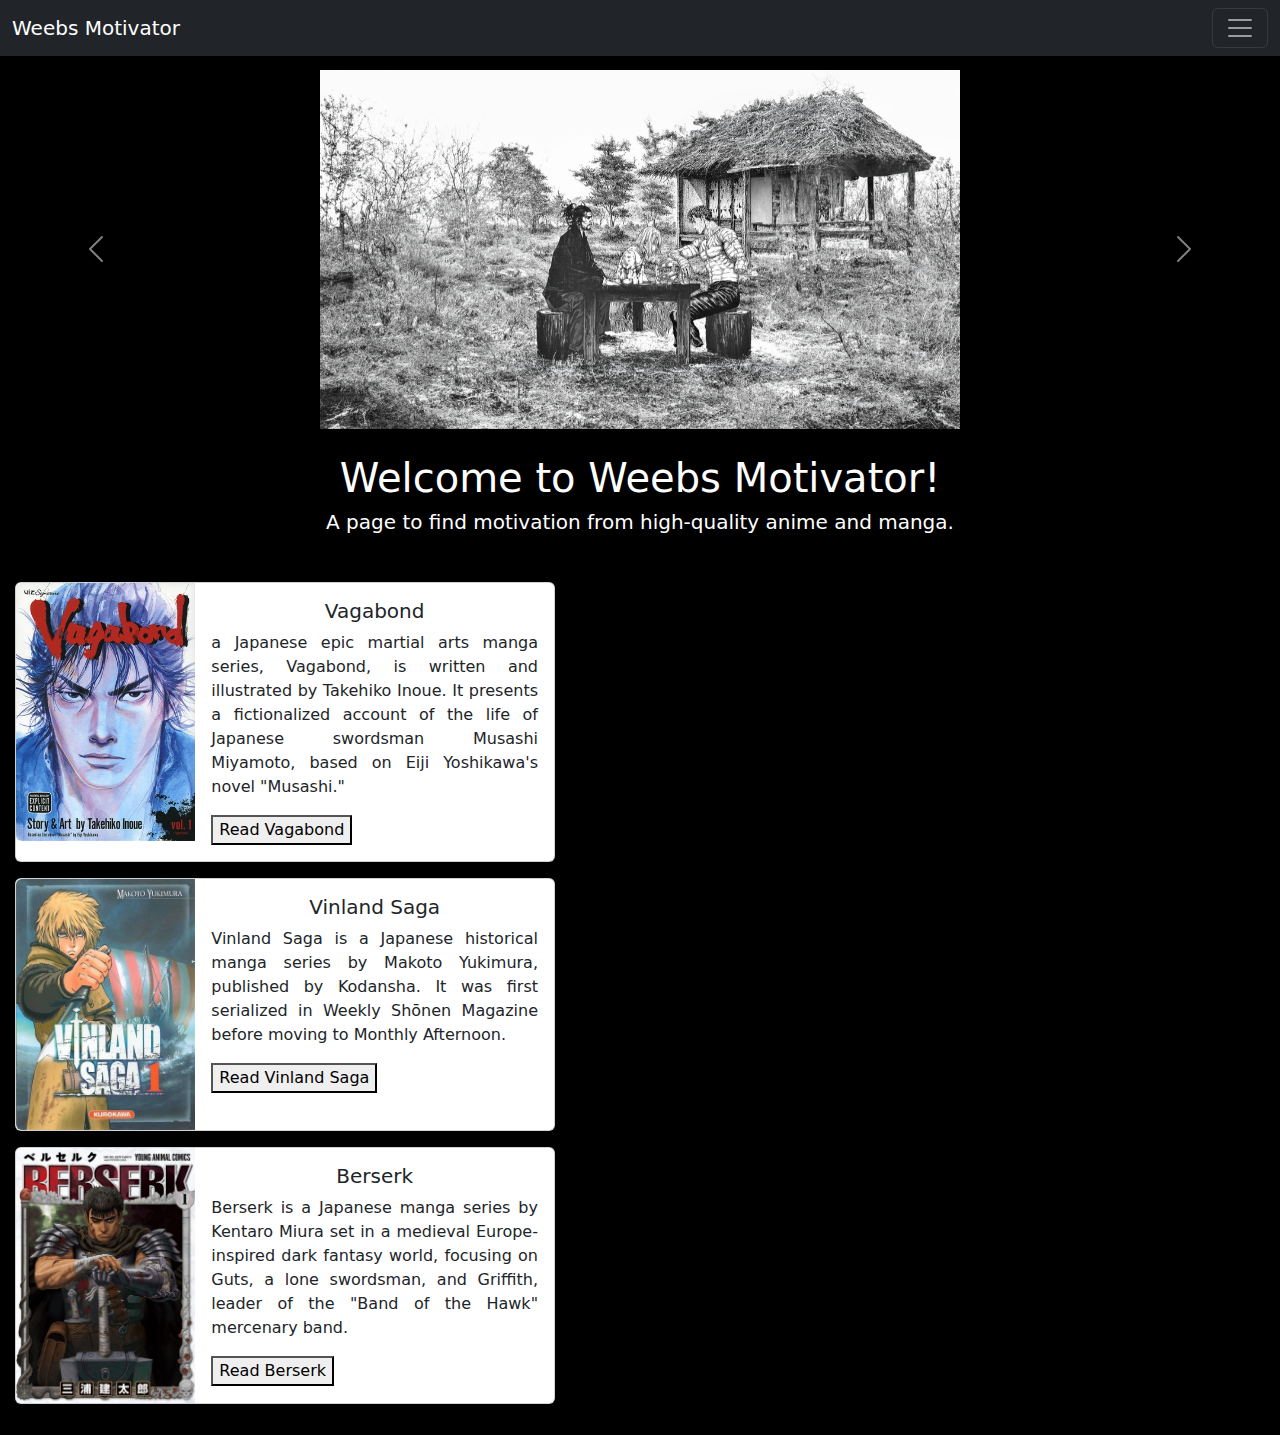
==== index.html @ 36545cab "[ADD] Menambahkan card untuk beberapa source anime dan manga" ====
<!DOCTYPE html>
<html lang="en">
<head>
    <meta charset="UTF-8">
    <meta name="viewport" content="width=device-width, initial-scale=1.0">
    <title>Weebs Motivator</title>
    <link href="https://cdn.jsdelivr.net/npm/bootstrap@5.3.3/dist/css/bootstrap.min.css" rel="stylesheet" integrity="sha384-QWTKZyjpPEjISv5WaRU9OFeRpok6YctnYmDr5pNlyT2bRjXh0JMhjY6hW+ALEwIH" crossorigin="anonymous">
    <link rel="stylesheet" href="styles/styles.css">
</head>
<body>
    <nav class="navbar navbar-dark bg-dark fixed-top">
        <div class="container-fluid">
          <a class="navbar-brand" href="#">Weebs Motivator</a>
          <button class="navbar-toggler" type="button" data-bs-toggle="offcanvas" data-bs-target="#offcanvasDarkNavbar" aria-controls="offcanvasDarkNavbar" aria-label="Toggle navigation">
            <span class="navbar-toggler-icon"></span>
          </button>
          <div class="offcanvas offcanvas-end text-bg-dark" tabindex="-1" id="offcanvasDarkNavbar" aria-labelledby="offcanvasDarkNavbarLabel">
            <div class="offcanvas-header">
              <h5 class="offcanvas-title" id="offcanvasDarkNavbarLabel">What are you looking for?</h5>
              <button type="button" class="btn-close btn-close-white" data-bs-dismiss="offcanvas" aria-label="Close"></button>
            </div>
            <div class="offcanvas-body">
              <ul class="navbar-nav justify-content-end flex-grow-1 pe-3">
                <li class="nav-item">
                  <a class="nav-link active" aria-current="page" href="index.html">Home</a>
                </li>
                <li class="nav-item">
                  <a class="nav-link" href="#">About</a>
                </li>
                <li class="nav-item dropdown">
                  <a class="nav-link dropdown-toggle" href="#" role="button" data-bs-toggle="dropdown" aria-expanded="false">
                    Grinding tips
                  </a>
                  <ul class="dropdown-menu dropdown-menu-dark">
                    <li><a class="dropdown-item" href="#">Workout</a></li>
                    <li><a class="dropdown-item" href="#">Nofap</a></li>
                    <li><a class="dropdown-item" href="#">No smoke</a></li>
                    <li><a class="dropdown-item" href="#">No Girls</a></li>
                    <li><a class="dropdown-item" href="#">Religion</a></li>
                    <li>
                      <hr class="dropdown-divider">
                    </li>
                    <li><a class="dropdown-item" href="#">Something else here</a></li>
                  </ul>
                </li>
              </ul>
              <form class="d-flex mt-3" role="search">
                <input class="form-control me-2" type="search" placeholder="Search" aria-label="Search">
                <button class="btn btn-success" type="submit" style="color: aqua; background-color: black;">Search</button>
              </form>
            </div>
          </div>
        </div>
      </nav>

      

      <section>
        <div id="carouselExampleFade" class="carousel slide carousel-fade">
            <div class="carousel-inner">
              <div class="carousel-item active">
                <img src="images/carousels1.png" class="d-block w-60" alt="...">
              </div>
              <div class="carousel-item">
                <img src="images/carousels2.jpg" class="d-block w-60" alt="...">
              </div>
              <div class="carousel-item">
                <img src="images/carousels3.jpg" class="d-block w-60" alt="...">
              </div>
            </div>
            <button class="carousel-control-prev" type="button" data-bs-target="#carouselExampleFade" data-bs-slide="prev">
              <span class="carousel-control-prev-icon" aria-hidden="true"></span>
              <span class="visually-hidden">Previous</span>
            </button>
            <button class="carousel-control-next" type="button" data-bs-target="#carouselExampleFade" data-bs-slide="next">
              <span class="carousel-control-next-icon" aria-hidden="true"></span>
              <span class="visually-hidden">Next</span>
            </button>
          </div>
      </section>

      <section class="welcome">
        <h1>Welcome to Weebs Motivator!</h1>
        <h5>A page to find motivation from high-quality anime and manga.</h5>
      </section>

      <section class="source">
        <div class="card mb-3" style="max-width: 540px;">
          <div class="row g-0">
            <div class="col-md-4">
              <img src="images/vagabond.jpeg" class="img-fluid rounded-start" alt="...">
            </div>
            <div class="col-md-8">
              <div class="card-body">
                <h5 class="card-title">Vagabond</h5>
                <p class="card-text">a Japanese epic martial arts manga series, Vagabond, is written and illustrated by Takehiko Inoue. It presents a fictionalized account of the life of Japanese swordsman Musashi Miyamoto, based on Eiji Yoshikawa's novel "Musashi."</p>
                <a href="http://vagabondmangafree.com/index.html" target="_blank"><button>Read Vagabond</button></a>
              </div>
            </div>
          </div>
        </div>
        <div class="card mb-3" style="max-width: 540px;">
          <div class="row g-0">
            <div class="col-md-4">
              <img src="images/vinland.jpeg" class="img-fluid rounded-start" alt="...">
            </div>
            <div class="col-md-8">
              <div class="card-body">
                <h5 class="card-title">Vinland Saga</h5>
                <p class="card-text">Vinland Saga is a Japanese historical manga series by Makoto Yukimura, published by Kodansha. It was first serialized in Weekly Shōnen Magazine before moving to Monthly Afternoon.</p>
                <a href="https://w1.vinlandsagamanga.net/" target="_blank"><button>Read Vinland Saga</button></a>
              </div>
            </div>
          </div>
        </div>
        <div class="card mb-3" style="max-width: 540px;">
          <div class="row g-0">
            <div class="col-md-4">
              <img src="images/berserk.jpeg" class="img-fluid rounded-start" alt="...">
            </div>
            <div class="col-md-8">
              <div class="card-body">
                <h5 class="card-title">Berserk</h5>
                <p class="card-text">Berserk is a Japanese manga series by Kentaro Miura set in a medieval Europe-inspired dark fantasy world, focusing on Guts, a lone swordsman, and Griffith, leader of the "Band of the Hawk" mercenary band.</p>
                <a href="https://readberserk.com/" target="_blank"><button>Read Berserk</button></a>
              </div>
            </div>
          </div>
        </div>
      </section>
    
</body>
<!-- Bootstrap JS and Popper -->
<script src="https://cdn.jsdelivr.net/npm/@popperjs/core@2.11.6/dist/umd/popper.min.js"></script>
<script src="https://cdn.jsdelivr.net/npm/bootstrap@5.3.0/dist/js/bootstrap.min.js"></script>


</html>
---- styles/styles.css ----
body{
    background-color: black;
}
/* Flexbox setup to center the images inside the carousel */
.carousel{
    justify-content: center;
    justify-items: center;
    margin-top: 70px;
    margin-left:  auto;
    margin-right:  auto;
}

.carousel-item img{
    /* margin-top: 70px;*/
    margin-left:  auto;
    margin-right:  auto;
    width: 50%;
}

.welcome {
    margin-left: auto;
    margin-right: auto;
    padding: 25px;

}

.welcome > h1 ,h5{
    color: white;
    text-align: center;
}

.source {
    margin-left: auto;
    margin-right: auto;
    padding: 15px;
}

.card-text{
    text-align: justify;
}
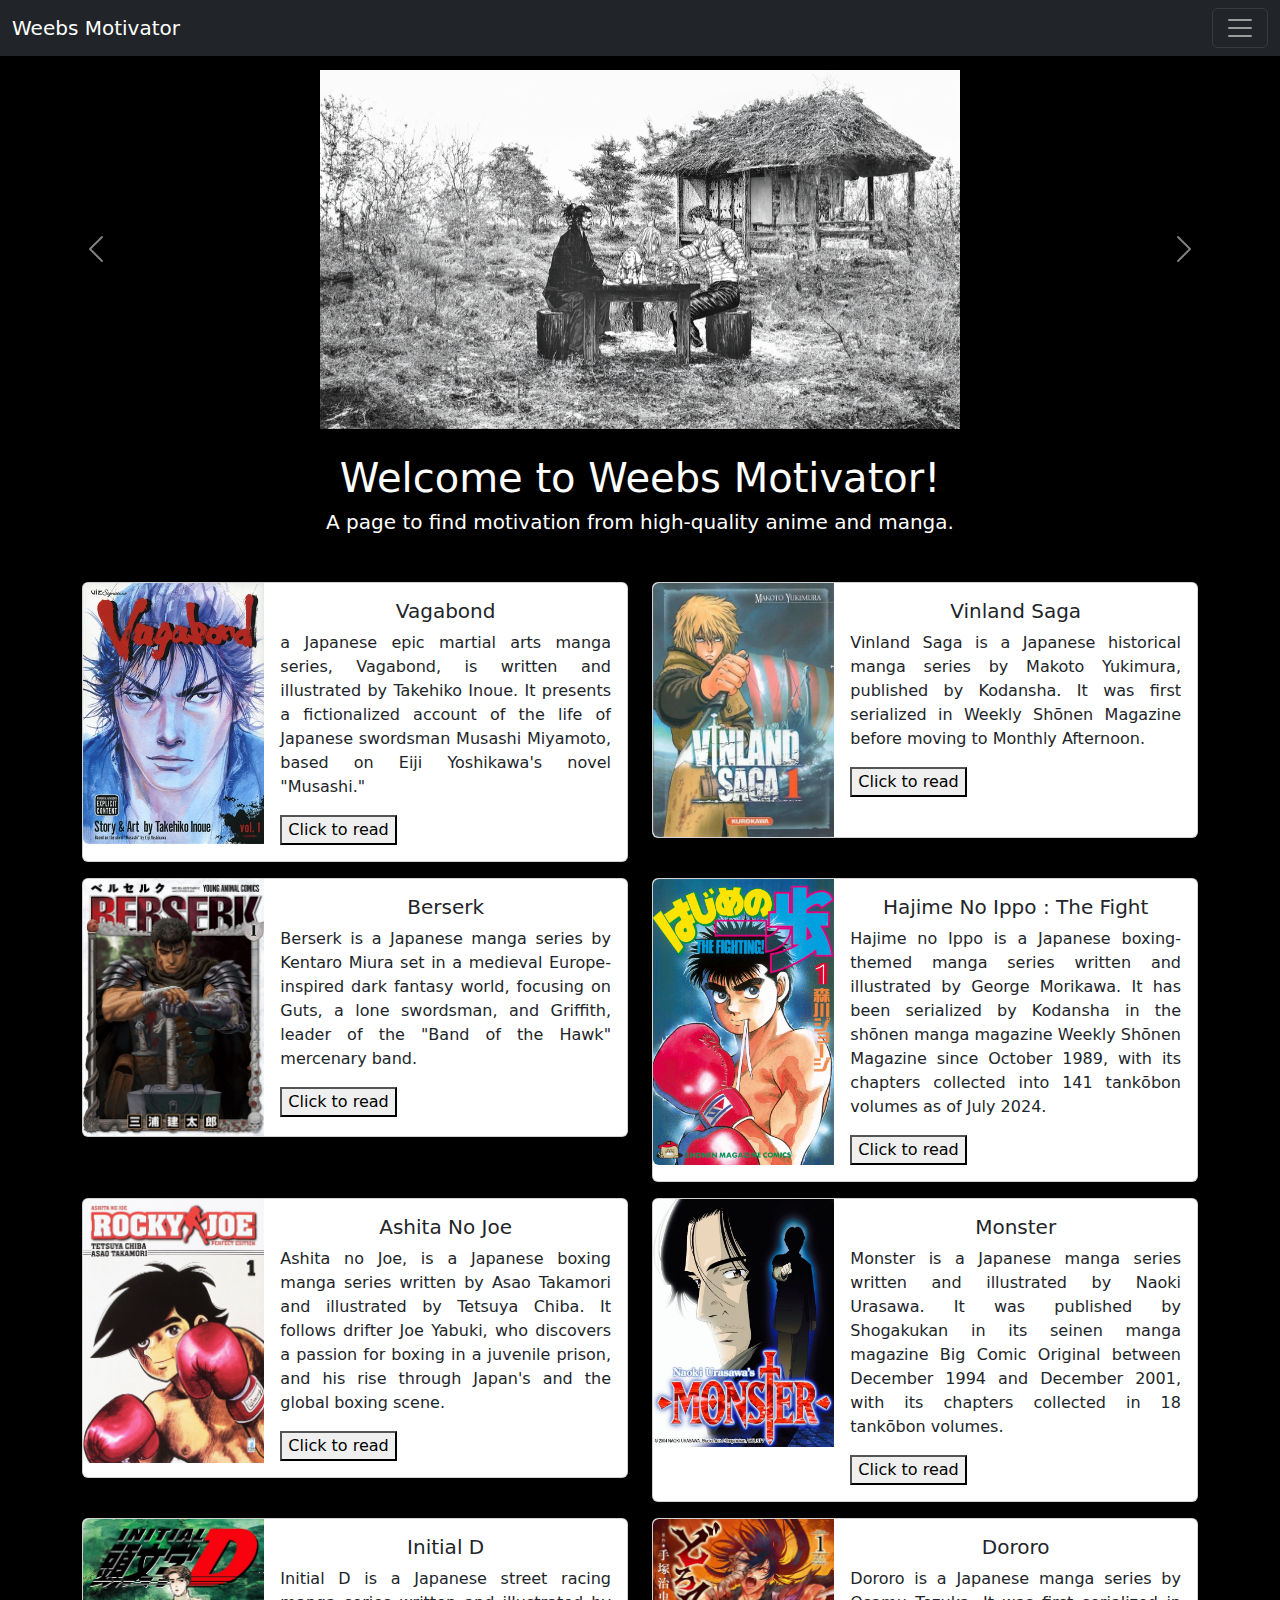
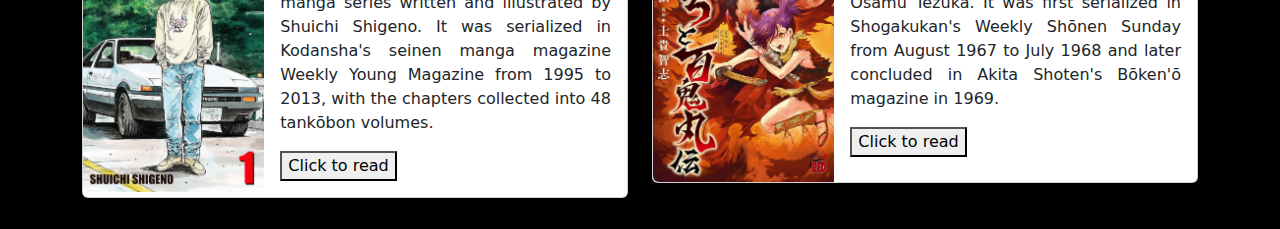
==== commit 38323833: "[ADD] Menambahkan card untuk beberapa source anime dan manga" ====
--- a/index.html
+++ b/index.html
@@ -85,49 +85,140 @@
       </section>
 
       <section class="source">
-        <div class="card mb-3" style="max-width: 540px;">
-          <div class="row g-0">
-            <div class="col-md-4">
-              <img src="images/vagabond.jpeg" class="img-fluid rounded-start" alt="...">
-            </div>
-            <div class="col-md-8">
-              <div class="card-body">
-                <h5 class="card-title">Vagabond</h5>
-                <p class="card-text">a Japanese epic martial arts manga series, Vagabond, is written and illustrated by Takehiko Inoue. It presents a fictionalized account of the life of Japanese swordsman Musashi Miyamoto, based on Eiji Yoshikawa's novel "Musashi."</p>
-                <a href="http://vagabondmangafree.com/index.html" target="_blank"><button>Read Vagabond</button></a>
+        <div class="container">
+          <div class="row">
+            <div class="col-md-6">
+              <div class="card mb-3" style="max-width: 100%;">
+                <div class="row g-0">
+                  <div class="col-md-4">
+                    <img src="images/vagabond.jpeg" class="img-fluid rounded-start" alt="...">
+                  </div>
+                  <div class="col-md-8">
+                    <div class="card-body">
+                      <h5 class="card-title">Vagabond</h5>
+                      <p class="card-text">a Japanese epic martial arts manga series, Vagabond, is written and illustrated by Takehiko Inoue. It presents a fictionalized account of the life of Japanese swordsman Musashi Miyamoto, based on Eiji Yoshikawa's novel "Musashi."</p>
+                      <a href="http://vagabondmangafree.com/index.html" target="_blank"><button>Click to read</button></a>
+                    </div>
+                  </div>
+                </div>
+              </div>
+            </div>
+            <div class="col-md-6">
+              <div class="card mb-3" style="max-width: 100%;">
+                <div class="row g-0">
+                  <div class="col-md-4">
+                    <img src="images/vinland.jpeg" class="img-fluid rounded-start" alt="...">
+                  </div>
+                  <div class="col-md-8">
+                    <div class="card-body">
+                      <h5 class="card-title">Vinland Saga</h5>
+                      <p class="card-text">Vinland Saga is a Japanese historical manga series by Makoto Yukimura, published by Kodansha. It was first serialized in Weekly Shōnen Magazine before moving to Monthly Afternoon.</p>
+                      <a href="https://w1.vinlandsagamanga.net/" target="_blank"><button>Click to read</button></a>
+                    </div>
+                  </div>
+                </div>
+              </div>
+            </div>
+            <div class="col-md-6">
+              <div class="card mb-3" style="max-width: 100%;">
+                <div class="row g-0">
+                  <div class="col-md-4">
+                    <img src="images/berserk.jpeg" class="img-fluid rounded-start" alt="...">
+                  </div>
+                  <div class="col-md-8">
+                    <div class="card-body">
+                      <h5 class="card-title">Berserk</h5>
+                      <p class="card-text">Berserk is a Japanese manga series by Kentaro Miura set in a medieval Europe-inspired dark fantasy world, focusing on Guts, a lone swordsman, and Griffith, leader of the "Band of the Hawk" mercenary band.</p>
+                      <a href="https://readberserk.com/" target="_blank"><button>Click to read</button></a>
+                    </div>
+                  </div>
+                </div>
+              </div>
+            </div>
+            <div class="col-md-6">
+              <div class="card mb-3" style="max-width: 100%;">
+                <div class="row g-0">
+                  <div class="col-md-4">
+                    <img src="images/hajime_no_ippo.png" class="img-fluid rounded-start" alt="...">
+                  </div>
+                  <div class="col-md-8">
+                    <div class="card-body">
+                      <h5 class="card-title">Hajime No Ippo : The Fight</h5>
+                      <p class="card-text">Hajime no Ippo is a Japanese boxing-themed manga series written and illustrated by George Morikawa. It has been serialized by Kodansha in the shōnen manga magazine Weekly Shōnen Magazine since October 1989, with its chapters collected into 141 tankōbon volumes as of July 2024.</p>
+                      <a href="https://w7.hajime-noippo.com/" target="_blank"><button>Click to read</button></a>
+                    </div>
+                  </div>
+                </div>
+              </div>
+            </div>
+            <div class="col-md-6">
+              <div class="card mb-3" style="max-width: 100%;">
+                <div class="row g-0">
+                  <div class="col-md-4">
+                    <img src="images/ashita_no_joe.jpeg" class="img-fluid rounded-start" alt="...">
+                  </div>
+                  <div class="col-md-8">
+                    <div class="card-body">
+                      <h5 class="card-title">Ashita No Joe</h5>
+                      <p class="card-text">Ashita no Joe, is a Japanese boxing manga series written by Asao Takamori and illustrated by Tetsuya Chiba. It follows drifter Joe Yabuki, who discovers a passion for boxing in a juvenile prison, and his rise through Japan's and the global boxing scene.</p>
+                      <a href="https://m.manganelo.com/manga-lh97553" target="_blank"><button>Click to read</button></a>
+                    </div>
+                  </div>
+                </div>
+              </div>
+            </div>
+            <div class="col-md-6">
+              <div class="card mb-3" style="max-width: 100%;">
+                <div class="row g-0">
+                  <div class="col-md-4">
+                    <img src="images/monster.jpeg" class="img-fluid rounded-start" alt="...">
+                  </div>
+                  <div class="col-md-8">
+                    <div class="card-body">
+                      <h5 class="card-title">Monster</h5>
+                      <p class="card-text">Monster is a Japanese manga series written and illustrated by Naoki Urasawa. It was published by Shogakukan in its seinen manga magazine Big Comic Original between December 1994 and December 2001, with its chapters collected in 18 tankōbon volumes.</p>
+                      <a href="https://www.monstermangafree.com/index.html" target="_blank"><button>Click to read</button></a>
+                    </div>
+                  </div>
+                </div>
+              </div>
+            </div>
+            <div class="col-md-6">
+              <div class="card mb-3" style="max-width: 100%;">
+                <div class="row g-0">
+                  <div class="col-md-4">
+                    <img src="images/initial_d.jpeg" class="img-fluid rounded-start" alt="...">
+                  </div>
+                  <div class="col-md-8">
+                    <div class="card-body">
+                      <h5 class="card-title">Initial D</h5>
+                      <p class="card-text">Initial D is a Japanese street racing manga series written and illustrated by Shuichi Shigeno. It was serialized in Kodansha's seinen manga magazine Weekly Young Magazine from 1995 to 2013, with the chapters collected into 48 tankōbon volumes.</p>
+                      <a href="https://chapmanganelo.com/manga-ul98457" target="_blank"><button>Click to read</button></a>
+                    </div>
+                  </div>
+                </div>
+              </div>
+            </div>
+            <div class="col-md-6">
+              <div class="card mb-3" style="max-width: 100%;">
+                <div class="row g-0">
+                  <div class="col-md-4">
+                    <img src="images/dororo.jpeg" class="img-fluid rounded-start" alt="...">
+                  </div>
+                  <div class="col-md-8">
+                    <div class="card-body">
+                      <h5 class="card-title">Dororo</h5>
+                      <p class="card-text">Dororo is a Japanese manga series by Osamu Tezuka. It was first serialized in Shogakukan's Weekly Shōnen Sunday from August 1967 to July 1968 and later concluded in Akita Shoten's Bōken'ō magazine in 1969.</p>
+                      <a href="https://h.mangabat.com/read-ll390130" target="_blank"><button>Click to read</button></a>
+                    </div>
+                  </div>
+                </div>
               </div>
             </div>
           </div>
         </div>
-        <div class="card mb-3" style="max-width: 540px;">
-          <div class="row g-0">
-            <div class="col-md-4">
-              <img src="images/vinland.jpeg" class="img-fluid rounded-start" alt="...">
-            </div>
-            <div class="col-md-8">
-              <div class="card-body">
-                <h5 class="card-title">Vinland Saga</h5>
-                <p class="card-text">Vinland Saga is a Japanese historical manga series by Makoto Yukimura, published by Kodansha. It was first serialized in Weekly Shōnen Magazine before moving to Monthly Afternoon.</p>
-                <a href="https://w1.vinlandsagamanga.net/" target="_blank"><button>Read Vinland Saga</button></a>
-              </div>
-            </div>
-          </div>
-        </div>
-        <div class="card mb-3" style="max-width: 540px;">
-          <div class="row g-0">
-            <div class="col-md-4">
-              <img src="images/berserk.jpeg" class="img-fluid rounded-start" alt="...">
-            </div>
-            <div class="col-md-8">
-              <div class="card-body">
-                <h5 class="card-title">Berserk</h5>
-                <p class="card-text">Berserk is a Japanese manga series by Kentaro Miura set in a medieval Europe-inspired dark fantasy world, focusing on Guts, a lone swordsman, and Griffith, leader of the "Band of the Hawk" mercenary band.</p>
-                <a href="https://readberserk.com/" target="_blank"><button>Read Berserk</button></a>
-              </div>
-            </div>
-          </div>
-        </div>
-      </section>
+    </section>
+    
     
 </body>
 <!-- Bootstrap JS and Popper -->
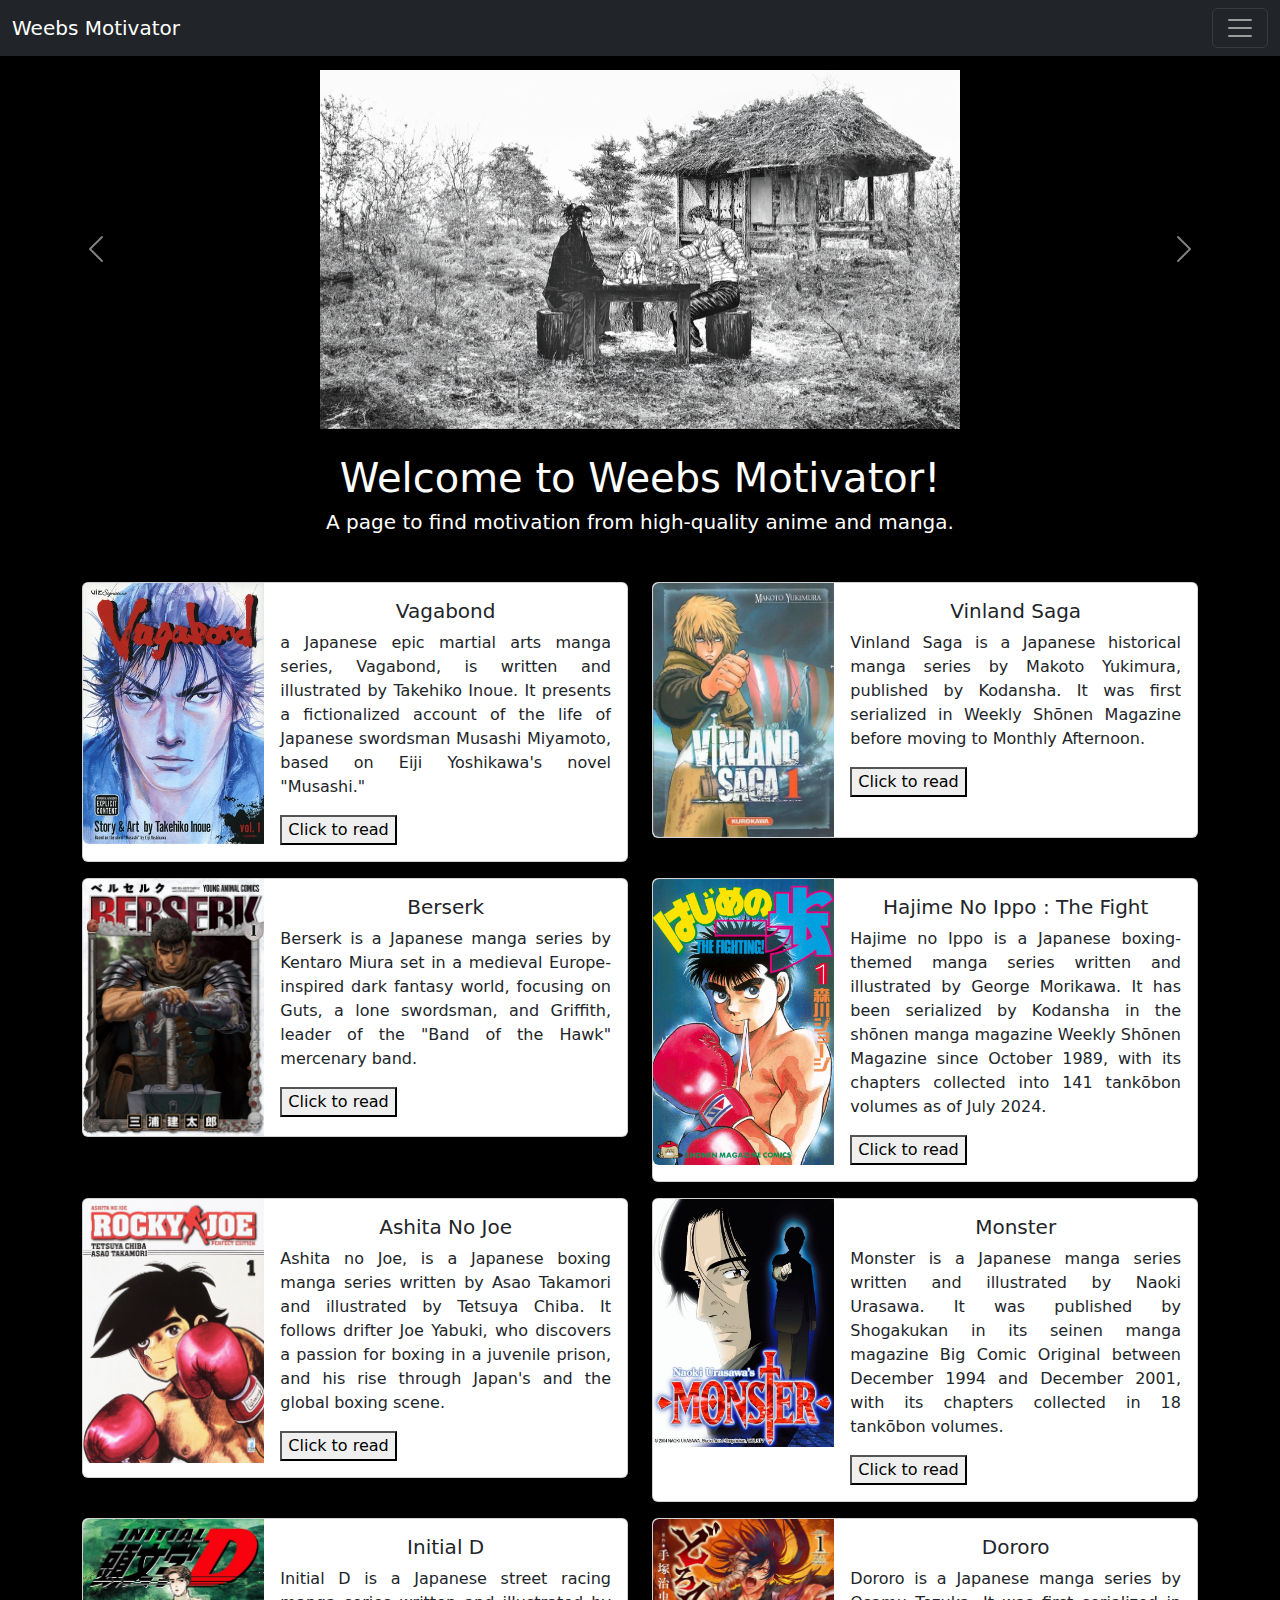
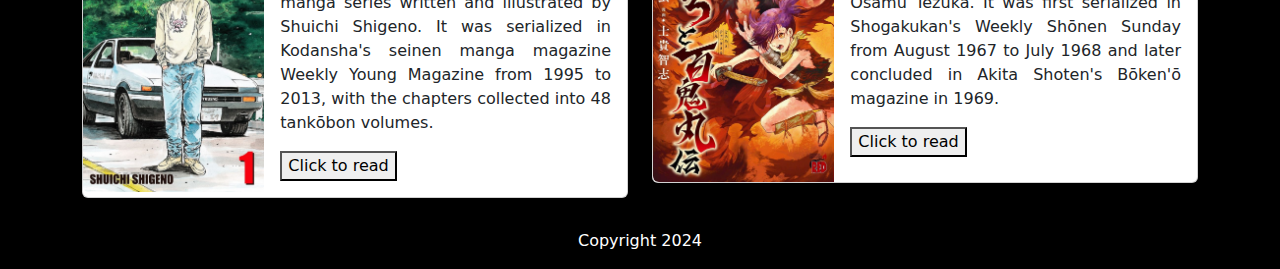
==== commit 64d337d6: "[ADD] Menambahkan halaman about" ====
--- a/index.html
+++ b/index.html
@@ -25,7 +25,7 @@
                   <a class="nav-link active" aria-current="page" href="index.html">Home</a>
                 </li>
                 <li class="nav-item">
-                  <a class="nav-link" href="#">About</a>
+                  <a class="nav-link" href="about.html">About</a>
                 </li>
                 <li class="nav-item dropdown">
                   <a class="nav-link dropdown-toggle" href="#" role="button" data-bs-toggle="dropdown" aria-expanded="false">
@@ -218,6 +218,12 @@
           </div>
         </div>
     </section>
+
+    <section class="bawah">
+    <footer>
+      <p>Copyright 2024</p>
+    </footer>
+  </section>
     
     
 </body>
@@ -226,4 +232,6 @@
 <script src="https://cdn.jsdelivr.net/npm/bootstrap@5.3.0/dist/js/bootstrap.min.js"></script>
 
 
+
+
 </html>--- a/styles/styles.css
+++ b/styles/styles.css
@@ -38,4 +38,28 @@
 .card-text{
     text-align: justify;
 }
-  +  
+
+.bawah {
+    margin-left: auto;
+    margin-right: auto;
+    text-align: center;
+    color: white;
+}
+
+.about{
+    margin-top: 100px;
+    margin-left: auto;
+    margin-right: auto;
+    text-align: center;
+    color: white;
+}
+
+.paragraf{
+    margin-top: 100px;
+    margin-left: auto;
+    margin-right: auto;
+    text-align: justify;
+    color: white;
+    padding: 30px;
+}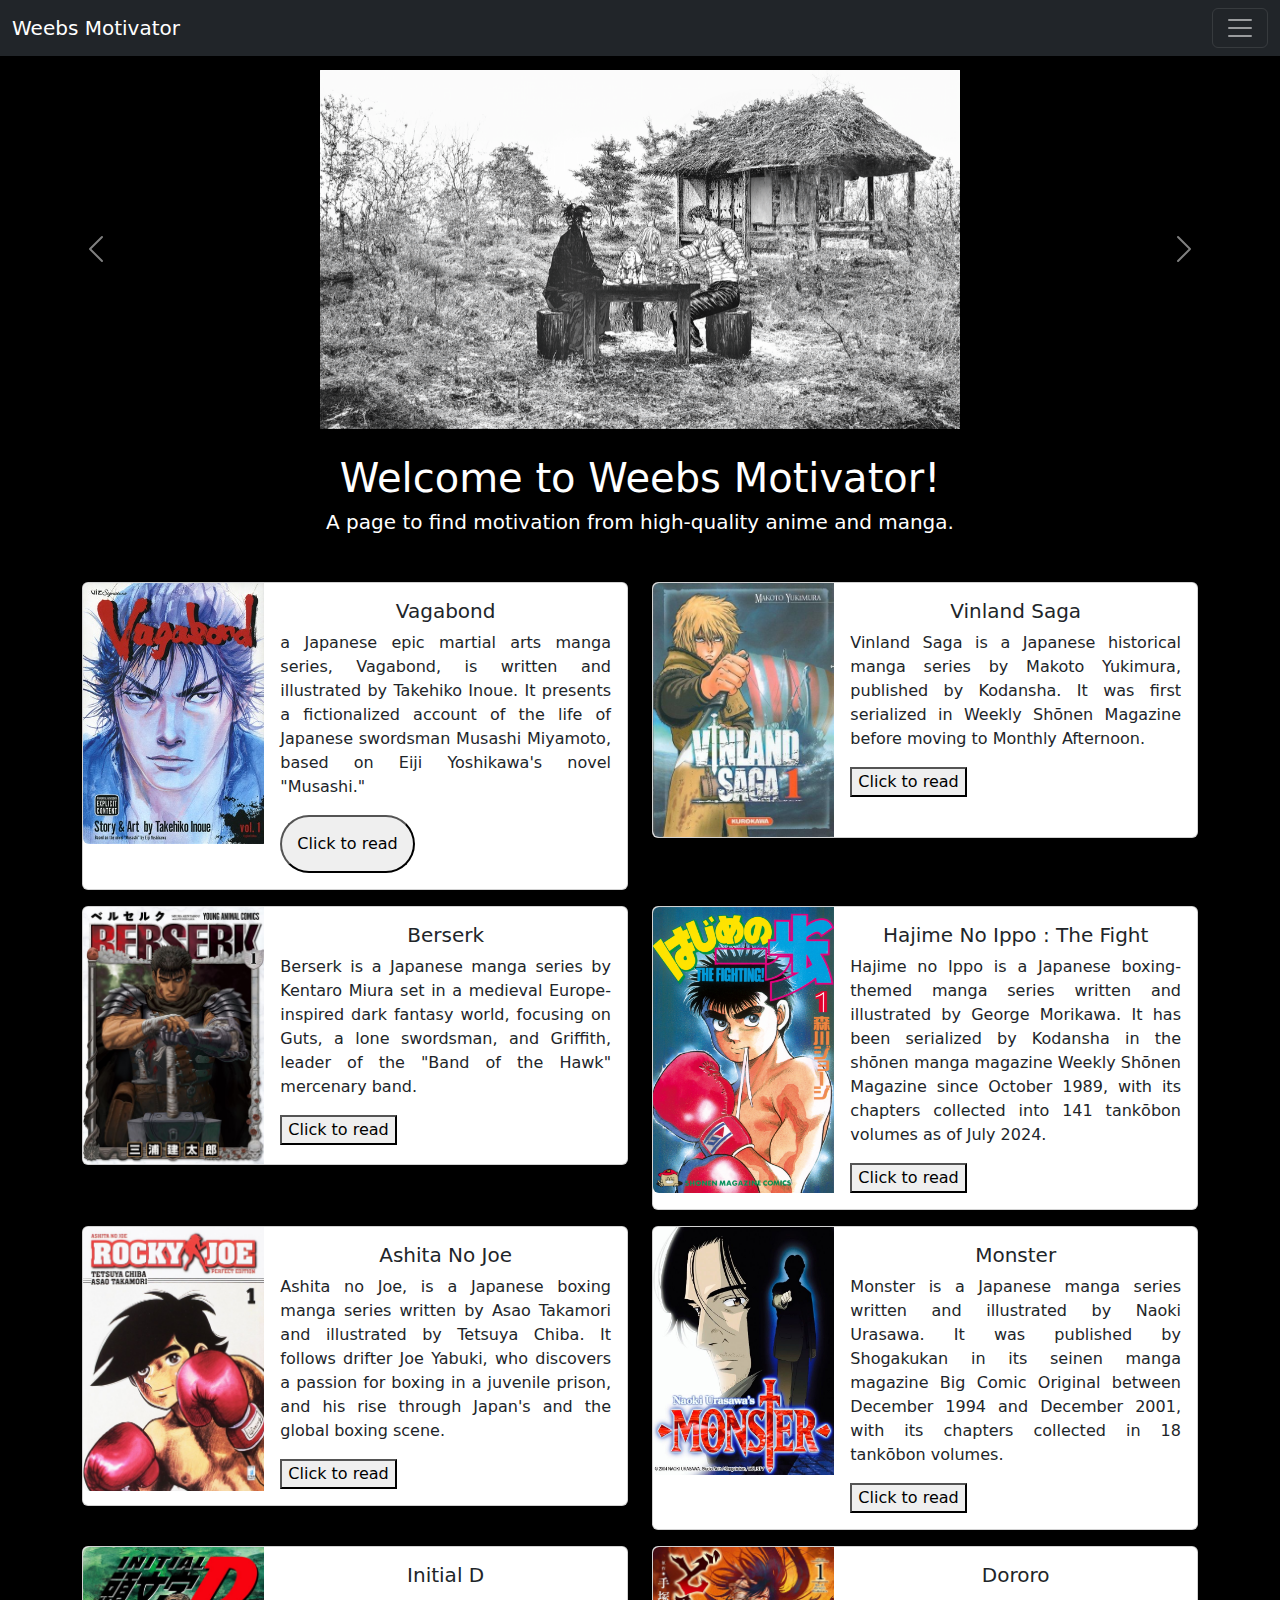
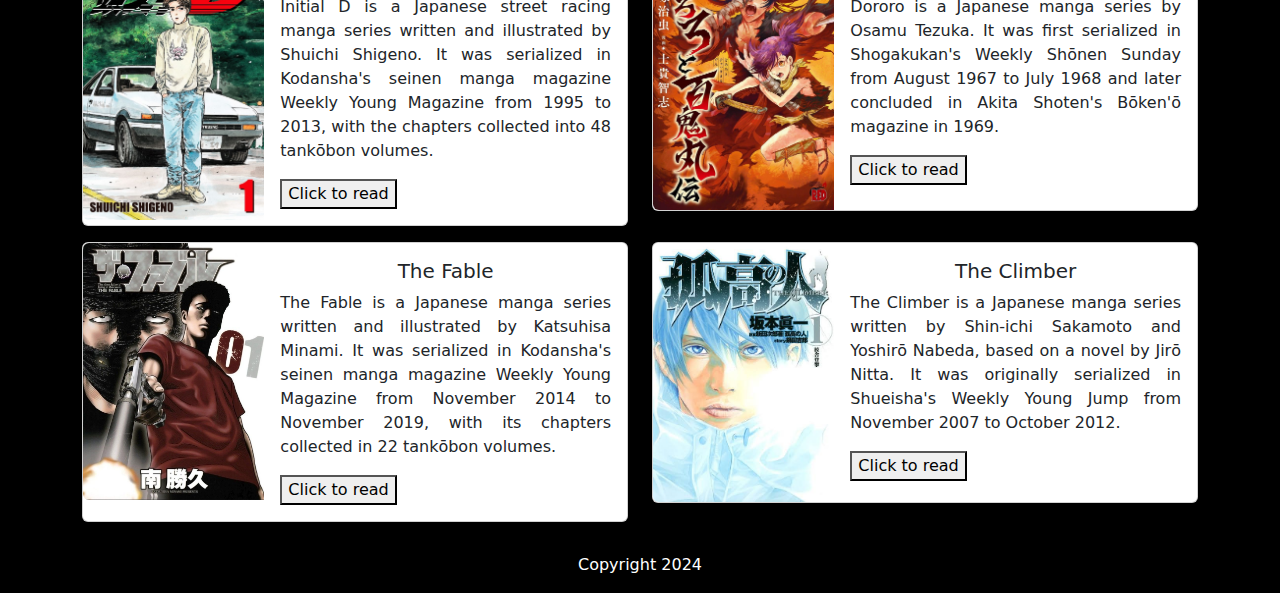
==== commit a6ce1ceb: "[UPDATE] Memodifikasi tombol" ====
--- a/index.html
+++ b/index.html
@@ -32,15 +32,15 @@
                     Grinding tips
                   </a>
                   <ul class="dropdown-menu dropdown-menu-dark">
-                    <li><a class="dropdown-item" href="#">Workout</a></li>
-                    <li><a class="dropdown-item" href="#">Nofap</a></li>
-                    <li><a class="dropdown-item" href="#">No smoke</a></li>
-                    <li><a class="dropdown-item" href="#">No Girls</a></li>
-                    <li><a class="dropdown-item" href="#">Religion</a></li>
+                    <li><a class="dropdown-item" href="workout.html">Workout</a></li>
+                    <li><a class="dropdown-item" href="nofap.html">Nofap</a></li>
+                    <li><a class="dropdown-item" href="smoke.html">No Smoke</a></li>
+                    <li><a class="dropdown-item" href="girl.html">No Girls</a></li>
+                    <li><a class="dropdown-item" href="religion.html">Religion</a></li>
                     <li>
                       <hr class="dropdown-divider">
                     </li>
-                    <li><a class="dropdown-item" href="#">Something else here</a></li>
+                    <li><a class="dropdown-item" href="mailto:johansama9999@gmail.com">Send me an email if you have any suggestion</a></li>
                   </ul>
                 </li>
               </ul>
@@ -97,7 +97,9 @@
                     <div class="card-body">
                       <h5 class="card-title">Vagabond</h5>
                       <p class="card-text">a Japanese epic martial arts manga series, Vagabond, is written and illustrated by Takehiko Inoue. It presents a fictionalized account of the life of Japanese swordsman Musashi Miyamoto, based on Eiji Yoshikawa's novel "Musashi."</p>
-                      <a href="http://vagabondmangafree.com/index.html" target="_blank"><button>Click to read</button></a>
+                      <section>
+                      <a href="http://vagabondmangafree.com/index.html" target="_blank"><button class="source">Click to read</button></a>
+                        
                     </div>
                   </div>
                 </div>
@@ -210,6 +212,38 @@
                       <h5 class="card-title">Dororo</h5>
                       <p class="card-text">Dororo is a Japanese manga series by Osamu Tezuka. It was first serialized in Shogakukan's Weekly Shōnen Sunday from August 1967 to July 1968 and later concluded in Akita Shoten's Bōken'ō magazine in 1969.</p>
                       <a href="https://h.mangabat.com/read-ll390130" target="_blank"><button>Click to read</button></a>
+                    </div>
+                  </div>
+                </div>
+              </div>
+            </div>
+            <div class="col-md-6">
+              <div class="card mb-3" style="max-width: 100%;">
+                <div class="row g-0">
+                  <div class="col-md-4">
+                    <img src="images/fable.jpeg" class="img-fluid rounded-start" alt="...">
+                  </div>
+                  <div class="col-md-8">
+                    <div class="card-body">
+                      <h5 class="card-title">The Fable</h5>
+                      <p class="card-text">The Fable is a Japanese manga series written and illustrated by Katsuhisa Minami. It was serialized in Kodansha's seinen manga magazine Weekly Young Magazine from November 2014 to November 2019, with its chapters collected in 22 tankōbon volumes.</p>
+                      <a href="https://thefable-manga.online/" target="_blank"><button>Click to read</button></a>
+                    </div>
+                  </div>
+                </div>
+              </div>
+            </div>
+            <div class="col-md-6">
+              <div class="card mb-3" style="max-width: 100%;">
+                <div class="row g-0">
+                  <div class="col-md-4">
+                    <img src="images/climber.jpeg" class="img-fluid rounded-start" alt="...">
+                  </div>
+                  <div class="col-md-8">
+                    <div class="card-body">
+                      <h5 class="card-title">The Climber</h5>
+                      <p class="card-text">The Climber is a Japanese manga series written by Shin-ichi Sakamoto and Yoshirō Nabeda, based on a novel by Jirō Nitta. It was originally serialized in Shueisha's Weekly Young Jump from November 2007 to October 2012.</p>
+                      <a href="https://theclimber.club/" target="_blank"><button>Click to read</button></a>
                     </div>
                   </div>
                 </div>
--- a/styles/styles.css
+++ b/styles/styles.css
@@ -54,6 +54,13 @@
     text-align: center;
     color: white;
 }
+.workout{
+    margin-top: 100px;
+    margin-left: auto;
+    margin-right: auto;
+    text-align: center;
+    color: white;
+}
 
 .paragraf{
     margin-top: 100px;
@@ -61,5 +68,46 @@
     margin-right: auto;
     text-align: justify;
     color: white;
-    padding: 30px;
+    padding-left: 45px;
+    padding-right: 45px;
+}
+
+.illustration{
+    width: 300px;
+    margin-left: auto;
+    margin-right: auto;
+    margin-top: 10px;
+    margin-bottom: 25px;
+    padding: 15px;
+    justify-items: center;
+}
+
+.illustration img{
+    width: 300px;
+    border: 5px solid blue;
+}
+
+a {
+ text-align: center;
+ text-decoration: none;
+}
+
+.tombol button{
+    margin-left: auto;
+    margin-right: auto;
+    margin-bottom: 10px;
+    display: block;
+    border-radius: 30px;
+    width: 300px;
+    height: 50px;
+}
+
+.tombol :hover{
+    color: white;
+    background-color: black;
+    border: 5px solid white;
+}
+
+.source{
+    border-radius: 30px ;
 }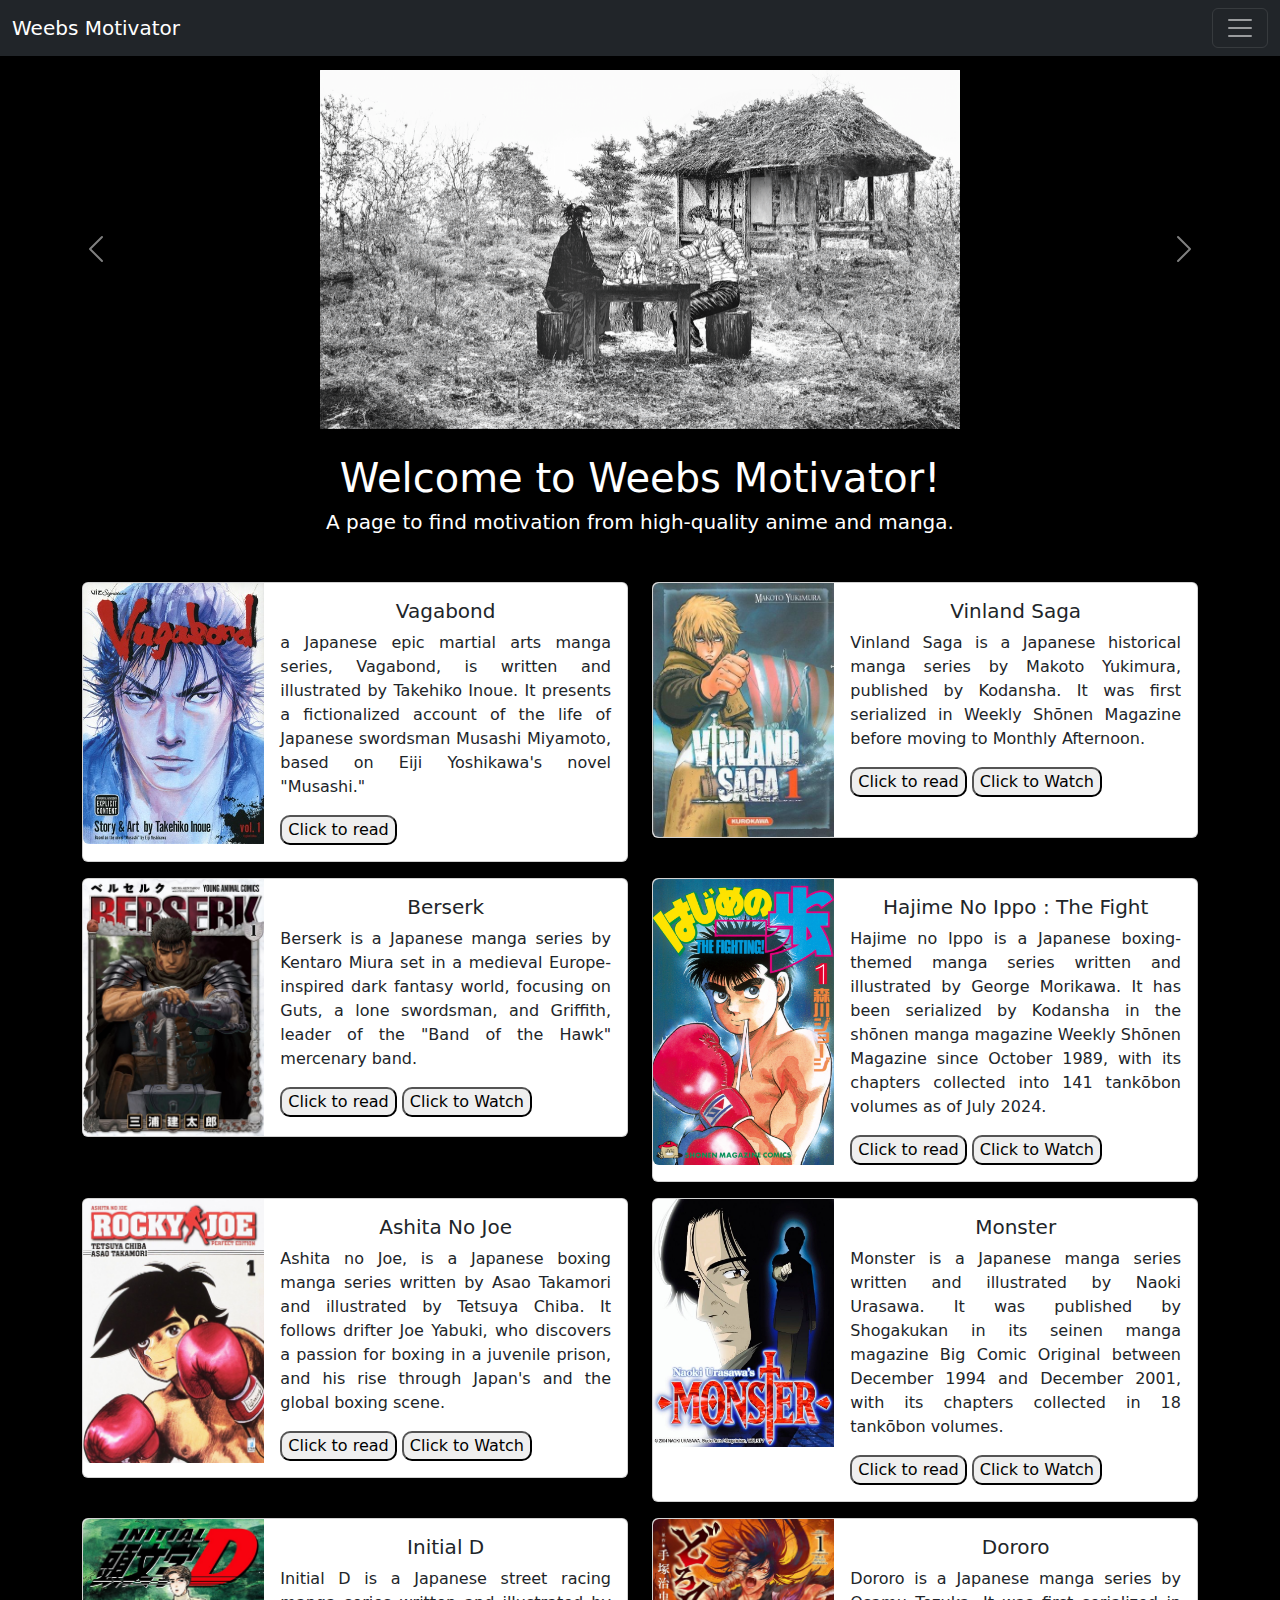
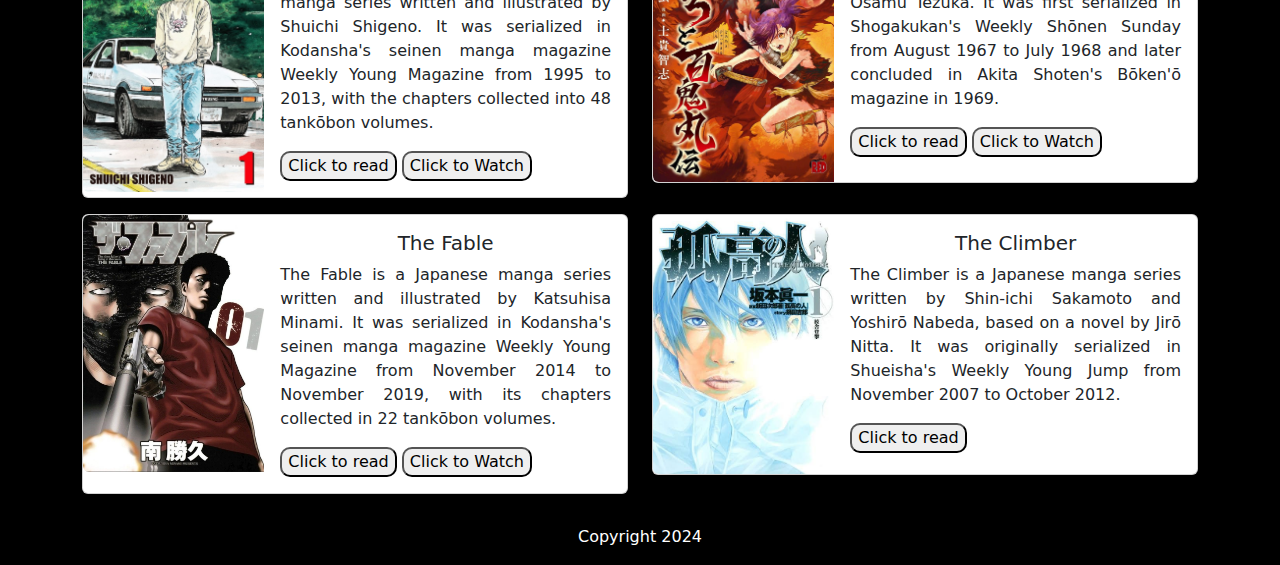
==== commit e907a8a4: "[UPDATE] Menambahkan tombol untuk source anime" ====
--- a/index.html
+++ b/index.html
@@ -97,8 +97,8 @@
                     <div class="card-body">
                       <h5 class="card-title">Vagabond</h5>
                       <p class="card-text">a Japanese epic martial arts manga series, Vagabond, is written and illustrated by Takehiko Inoue. It presents a fictionalized account of the life of Japanese swordsman Musashi Miyamoto, based on Eiji Yoshikawa's novel "Musashi."</p>
-                      <section>
-                      <a href="http://vagabondmangafree.com/index.html" target="_blank"><button class="source">Click to read</button></a>
+                      
+                      <span class="saus"><a href="http://vagabondmangafree.com/index.html" target="_blank"><button>Click to read</button></a></span>
                         
                     </div>
                   </div>
@@ -115,7 +115,9 @@
                     <div class="card-body">
                       <h5 class="card-title">Vinland Saga</h5>
                       <p class="card-text">Vinland Saga is a Japanese historical manga series by Makoto Yukimura, published by Kodansha. It was first serialized in Weekly Shōnen Magazine before moving to Monthly Afternoon.</p>
-                      <a href="https://w1.vinlandsagamanga.net/" target="_blank"><button>Click to read</button></a>
+                      
+                      <span class="saus"><a href="https://w1.vinlandsagamanga.net/" target="_blank"><button>Click to read</button></a></span>
+                      <span class="saus"><a href="https://github.com/johan99999/Weebs-Motivator-Anime-Source-.git" target="_blank"><button>Click to Watch</button></a></span>
                     </div>
                   </div>
                 </div>
@@ -131,7 +133,8 @@
                     <div class="card-body">
                       <h5 class="card-title">Berserk</h5>
                       <p class="card-text">Berserk is a Japanese manga series by Kentaro Miura set in a medieval Europe-inspired dark fantasy world, focusing on Guts, a lone swordsman, and Griffith, leader of the "Band of the Hawk" mercenary band.</p>
-                      <a href="https://readberserk.com/" target="_blank"><button>Click to read</button></a>
+                      <span class="saus"><a href="https://readberserk.com/" target="_blank"><button>Click to read</button></a></span>
+                      <span class="saus"><a href="https://github.com/johan99999/Weebs-Motivator-Anime-Source-.git" target="_blank"><button>Click to Watch</button></a></span>
                     </div>
                   </div>
                 </div>
@@ -147,7 +150,11 @@
                     <div class="card-body">
                       <h5 class="card-title">Hajime No Ippo : The Fight</h5>
                       <p class="card-text">Hajime no Ippo is a Japanese boxing-themed manga series written and illustrated by George Morikawa. It has been serialized by Kodansha in the shōnen manga magazine Weekly Shōnen Magazine since October 1989, with its chapters collected into 141 tankōbon volumes as of July 2024.</p>
-                      <a href="https://w7.hajime-noippo.com/" target="_blank"><button>Click to read</button></a>
+                      
+                      <span class="saus"><a href="https://w7.hajime-noippo.com/" target="_blank"><button>Click to read</button></a></span>
+                      
+                      <span class="saus"><a href="https://github.com/johan99999/Weebs-Motivator-Anime-Source-.git" target="_blank"><button>Click to Watch</button></a></span>
+
                     </div>
                   </div>
                 </div>
@@ -163,7 +170,9 @@
                     <div class="card-body">
                       <h5 class="card-title">Ashita No Joe</h5>
                       <p class="card-text">Ashita no Joe, is a Japanese boxing manga series written by Asao Takamori and illustrated by Tetsuya Chiba. It follows drifter Joe Yabuki, who discovers a passion for boxing in a juvenile prison, and his rise through Japan's and the global boxing scene.</p>
-                      <a href="https://m.manganelo.com/manga-lh97553" target="_blank"><button>Click to read</button></a>
+                      
+                      <span class="saus"><a href="https://m.manganelo.com/manga-lh97553" target="_blank"><button>Click to read</button></a></span>
+                      <span class="saus"><a href="https://github.com/johan99999/Weebs-Motivator-Anime-Source-.git" target="_blank"><button>Click to Watch</button></a></span>
                     </div>
                   </div>
                 </div>
@@ -179,7 +188,9 @@
                     <div class="card-body">
                       <h5 class="card-title">Monster</h5>
                       <p class="card-text">Monster is a Japanese manga series written and illustrated by Naoki Urasawa. It was published by Shogakukan in its seinen manga magazine Big Comic Original between December 1994 and December 2001, with its chapters collected in 18 tankōbon volumes.</p>
-                      <a href="https://www.monstermangafree.com/index.html" target="_blank"><button>Click to read</button></a>
+
+                      <span class="saus"><a href="https://www.monstermangafree.com/index.html" target="_blank"><button>Click to read</button></a></span>
+                      <span class="saus"><a href="https://github.com/johan99999/Weebs-Motivator-Anime-Source-.git" target="_blank"><button>Click to Watch</button></a></span>
                     </div>
                   </div>
                 </div>
@@ -195,7 +206,9 @@
                     <div class="card-body">
                       <h5 class="card-title">Initial D</h5>
                       <p class="card-text">Initial D is a Japanese street racing manga series written and illustrated by Shuichi Shigeno. It was serialized in Kodansha's seinen manga magazine Weekly Young Magazine from 1995 to 2013, with the chapters collected into 48 tankōbon volumes.</p>
-                      <a href="https://chapmanganelo.com/manga-ul98457" target="_blank"><button>Click to read</button></a>
+
+                      <span class="saus"><a href="https://chapmanganelo.com/manga-ul98457" target="_blank"><button>Click to read</button></a></span>
+                      <span class="saus"><a href="https://github.com/johan99999/Weebs-Motivator-Anime-Source-.git" target="_blank"><button>Click to Watch</button></a></span>
                     </div>
                   </div>
                 </div>
@@ -211,7 +224,8 @@
                     <div class="card-body">
                       <h5 class="card-title">Dororo</h5>
                       <p class="card-text">Dororo is a Japanese manga series by Osamu Tezuka. It was first serialized in Shogakukan's Weekly Shōnen Sunday from August 1967 to July 1968 and later concluded in Akita Shoten's Bōken'ō magazine in 1969.</p>
-                      <a href="https://h.mangabat.com/read-ll390130" target="_blank"><button>Click to read</button></a>
+                      <span class="saus"><a href="https://h.mangabat.com/read-ll390130" target="_blank"><button>Click to read</button></a></span>
+                      <span class="saus"><a href="https://github.com/johan99999/Weebs-Motivator-Anime-Source-.git" target="_blank"><button>Click to Watch</button></a></span>
                     </div>
                   </div>
                 </div>
@@ -227,7 +241,9 @@
                     <div class="card-body">
                       <h5 class="card-title">The Fable</h5>
                       <p class="card-text">The Fable is a Japanese manga series written and illustrated by Katsuhisa Minami. It was serialized in Kodansha's seinen manga magazine Weekly Young Magazine from November 2014 to November 2019, with its chapters collected in 22 tankōbon volumes.</p>
-                      <a href="https://thefable-manga.online/" target="_blank"><button>Click to read</button></a>
+                      
+                      <span class="saus"><a href="https://thefable-manga.online/" target="_blank"><button>Click to read</button></a></span>
+                      <span class="saus"><a href="https://github.com/johan99999/Weebs-Motivator-Anime-Source-.git" target="_blank"><button>Click to Watch</button></a></span>
                     </div>
                   </div>
                 </div>
@@ -243,7 +259,8 @@
                     <div class="card-body">
                       <h5 class="card-title">The Climber</h5>
                       <p class="card-text">The Climber is a Japanese manga series written by Shin-ichi Sakamoto and Yoshirō Nabeda, based on a novel by Jirō Nitta. It was originally serialized in Shueisha's Weekly Young Jump from November 2007 to October 2012.</p>
-                      <a href="https://theclimber.club/" target="_blank"><button>Click to read</button></a>
+
+                      <span class="saus"><a href="https://theclimber.club/" target="_blank"><button>Click to read</button></a></span>
                     </div>
                   </div>
                 </div>
--- a/styles/styles.css
+++ b/styles/styles.css
@@ -99,7 +99,7 @@
     display: block;
     border-radius: 30px;
     width: 300px;
-    height: 50px;
+    height: 40px;
 }
 
 .tombol :hover{
@@ -108,6 +108,13 @@
     border: 5px solid white;
 }
 
-.source{
-    border-radius: 30px ;
+.saus button{
+    border-radius: 10px ;
+    
+}
+
+.saus :hover{
+    background-color: black;
+    color: white;
+    
 }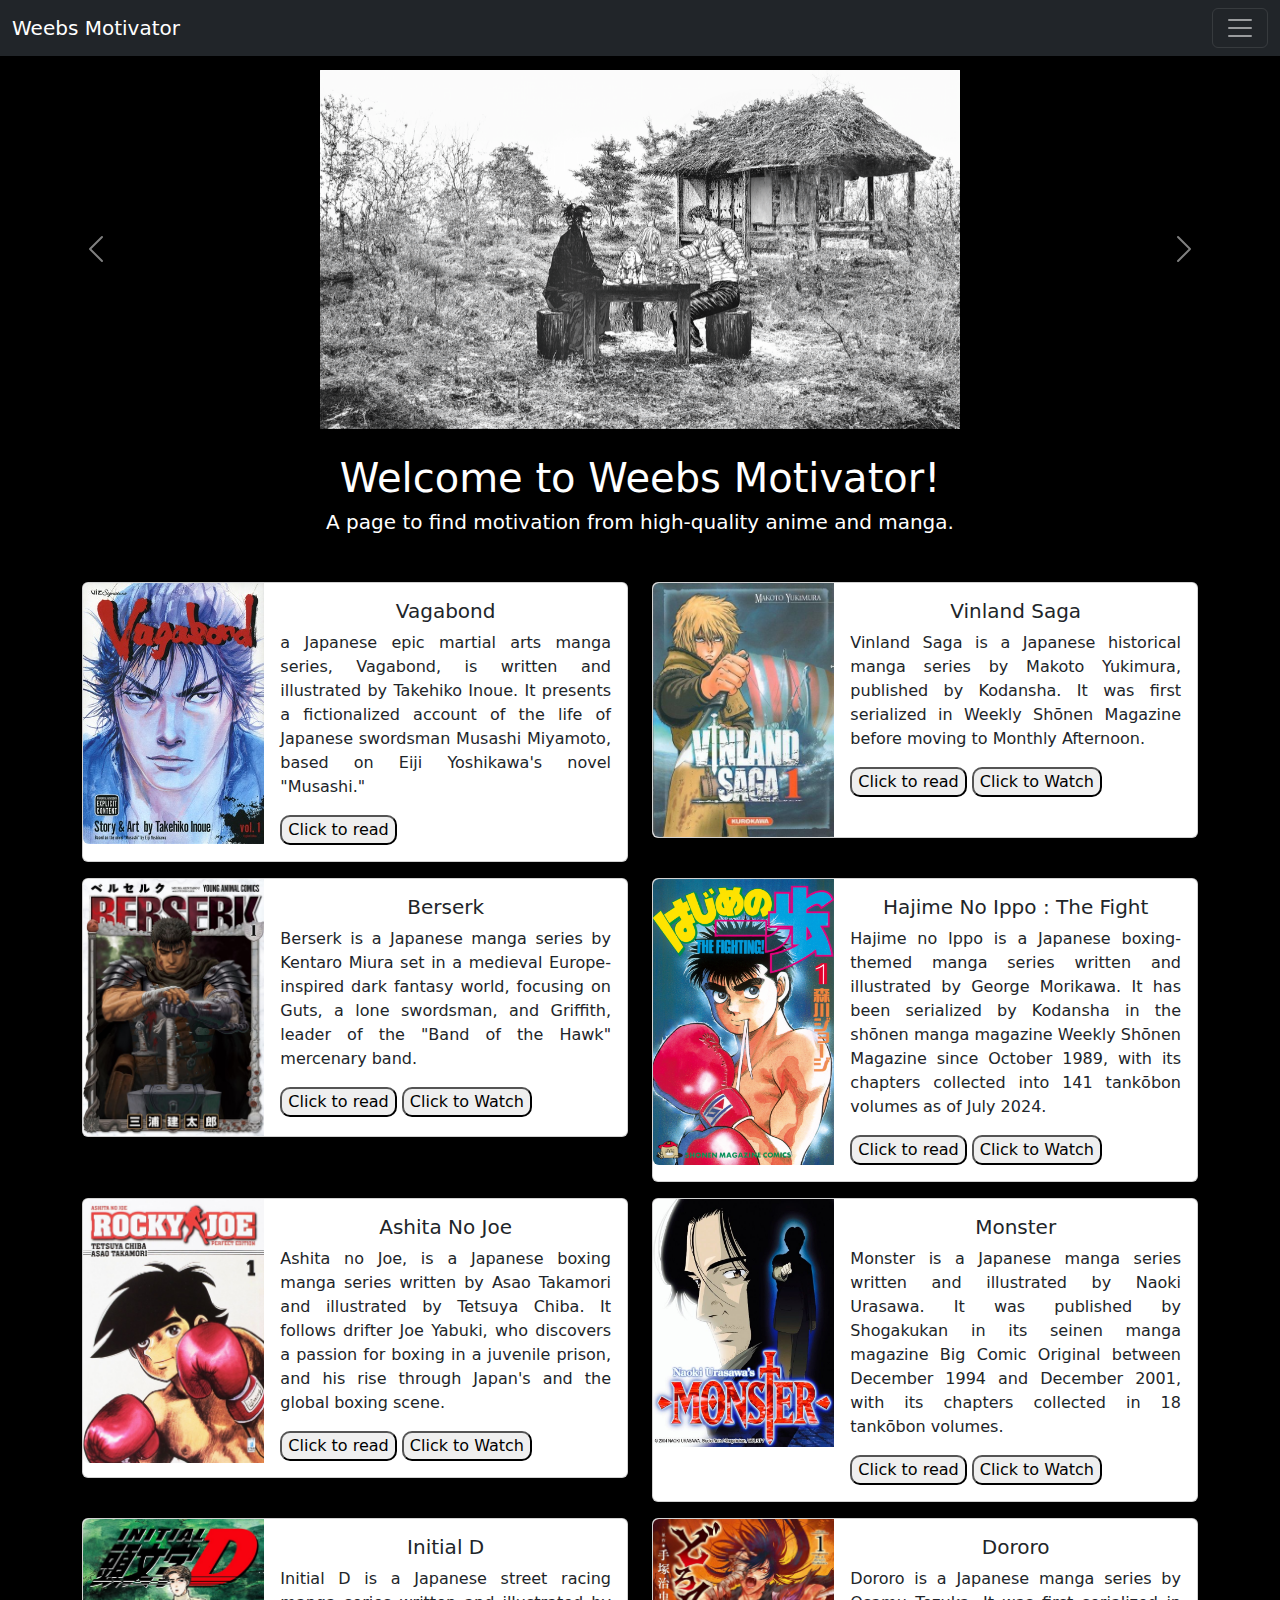
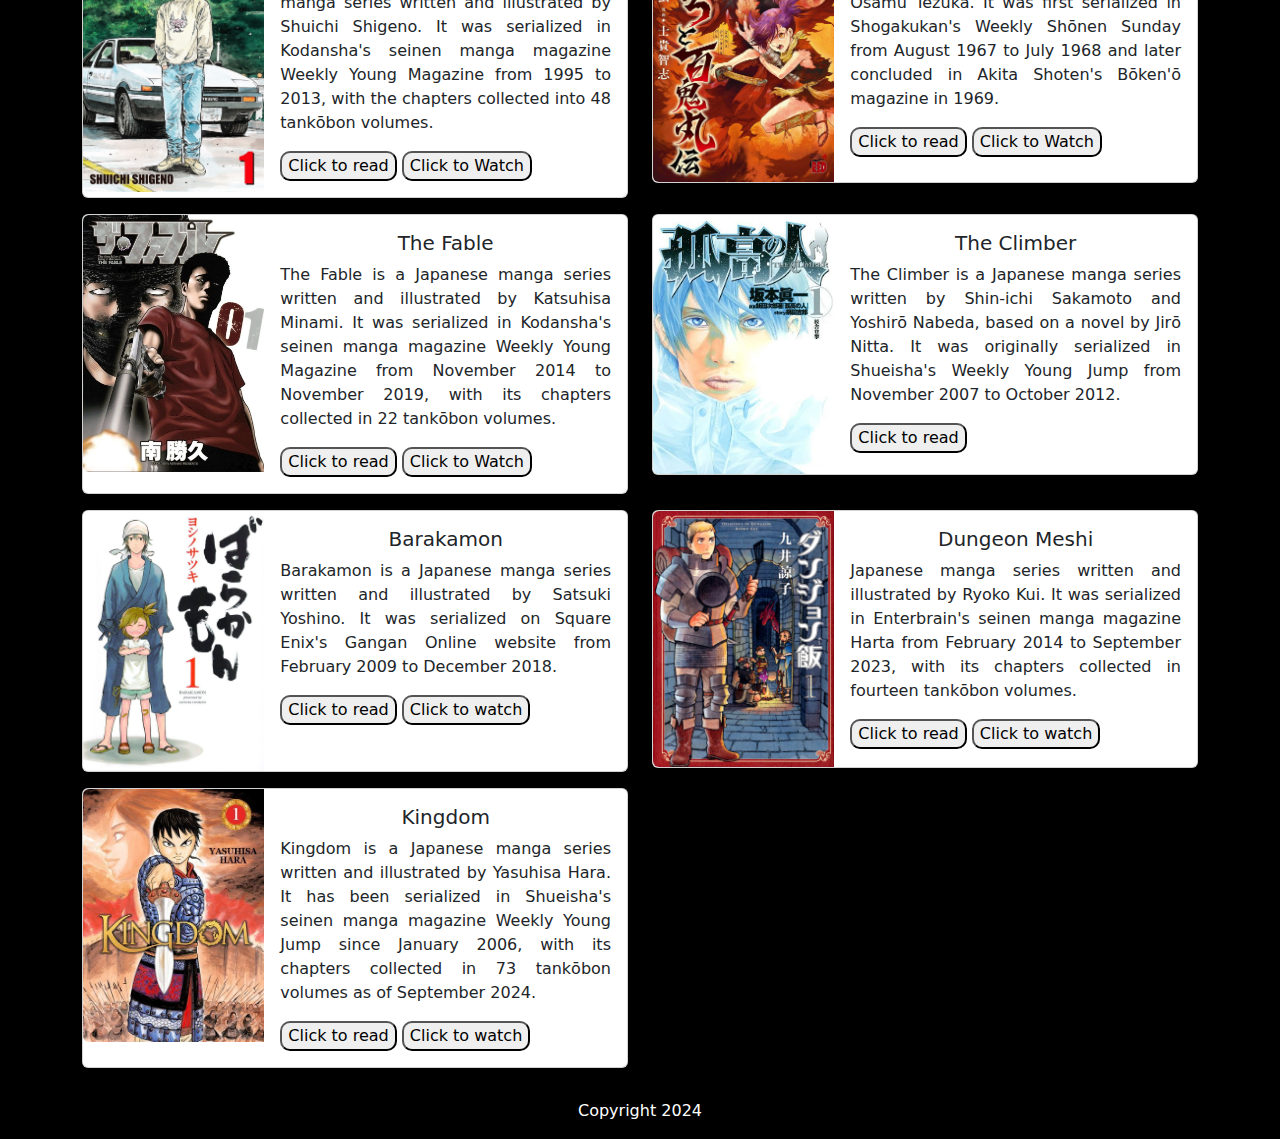
==== commit c0bfe644: "[ADD] Menambahkan card untuk beberapa source anime dan manga" ====
--- a/index.html
+++ b/index.html
@@ -6,6 +6,7 @@
     <title>Weebs Motivator</title>
     <link href="https://cdn.jsdelivr.net/npm/bootstrap@5.3.3/dist/css/bootstrap.min.css" rel="stylesheet" integrity="sha384-QWTKZyjpPEjISv5WaRU9OFeRpok6YctnYmDr5pNlyT2bRjXh0JMhjY6hW+ALEwIH" crossorigin="anonymous">
     <link rel="stylesheet" href="styles/styles.css">
+    <link rel="icon" href="images/weebs_motivator.png">
 </head>
 <body>
     <nav class="navbar navbar-dark bg-dark fixed-top">
@@ -44,10 +45,10 @@
                   </ul>
                 </li>
               </ul>
-              <form class="d-flex mt-3" role="search">
+              <!-- <form class="d-flex mt-3" role="search">
                 <input class="form-control me-2" type="search" placeholder="Search" aria-label="Search">
                 <button class="btn btn-success" type="submit" style="color: aqua; background-color: black;">Search</button>
-              </form>
+              </form> -->
             </div>
           </div>
         </div>
@@ -261,6 +262,60 @@
                       <p class="card-text">The Climber is a Japanese manga series written by Shin-ichi Sakamoto and Yoshirō Nabeda, based on a novel by Jirō Nitta. It was originally serialized in Shueisha's Weekly Young Jump from November 2007 to October 2012.</p>
 
                       <span class="saus"><a href="https://theclimber.club/" target="_blank"><button>Click to read</button></a></span>
+                    </div>
+                  </div>
+                </div>
+              </div>
+            </div>
+            <div class="col-md-6">
+              <div class="card mb-3" style="max-width: 100%;">
+                <div class="row g-0">
+                  <div class="col-md-4">
+                    <img src="images/barakamon.jpeg" class="img-fluid rounded-start" alt="...">
+                  </div>
+                  <div class="col-md-8">
+                    <div class="card-body">
+                      <h5 class="card-title">Barakamon</h5>
+                      <p class="card-text">Barakamon is a Japanese manga series written and illustrated by Satsuki Yoshino. It was serialized on Square Enix's Gangan Online website from February 2009 to December 2018.</p>
+
+                      <span class="saus"><a href="https://ww8.mangakakalot.tv/manga/manga-wr953652" target="_blank"><button>Click to read</button></a></span>
+                      <span class="saus"><a href="https://github.com/johan99999/Weebs-Motivator-Anime-Source-.git" target="_blank"><button>Click to watch</button></a></span>
+                    </div>
+                  </div>
+                </div>
+              </div>
+            </div>
+            <div class="col-md-6">
+              <div class="card mb-3" style="max-width: 100%;">
+                <div class="row g-0">
+                  <div class="col-md-4">
+                    <img src="images/dungeon_meshi.jpeg" class="img-fluid rounded-start" alt="...">
+                  </div>
+                  <div class="col-md-8">
+                    <div class="card-body">
+                      <h5 class="card-title">Dungeon Meshi</h5>
+                      <p class="card-text">Japanese manga series written and illustrated by Ryoko Kui. It was serialized in Enterbrain's seinen manga magazine Harta from February 2014 to September 2023, with its chapters collected in fourteen tankōbon volumes. </p>
+
+                      <span class="saus"><a href="https://dungeon-meshi.online/" target="_blank"><button>Click to read</button></a></span>
+                      <span class="saus"><a href="https://github.com/johan99999/Weebs-Motivator-Anime-Source-.git" target="_blank"><button>Click to watch</button></a></span>
+                    </div>
+                  </div>
+                </div>
+              </div>
+            </div>
+            <div class="col-md-6">
+              <div class="card mb-3" style="max-width: 100%;">
+                <div class="row g-0">
+                  <div class="col-md-4">
+                    <img src="images/kingdom.jpeg" class="img-fluid rounded-start" alt="...">
+                  </div>
+                  <div class="col-md-8">
+                    <div class="card-body">
+                      <h5 class="card-title">Kingdom</h5>
+                      <p class="card-text">Kingdom is a Japanese manga series written and illustrated by Yasuhisa Hara. It has been serialized in Shueisha's seinen manga magazine Weekly Young Jump since January 2006, with its chapters collected in 73 tankōbon volumes as of September 2024.</p>
+
+                      <span class="saus"><a href="https://ww4.readkingdom.com/manga/kingdom/" target="_blank"><button>Click to read</button></a></span>
+                      <span class="saus"><a href="https://github.com/johan99999/Weebs-Motivator-Anime-Source-.git" target="_blank"><button>Click to watch</button></a></span>
                     </div>
                   </div>
                 </div>
--- a/styles/styles.css
+++ b/styles/styles.css
@@ -61,6 +61,35 @@
     text-align: center;
     color: white;
 }
+.nofap{
+    margin-top: 100px;
+    margin-left: auto;
+    margin-right: auto;
+    text-align: center;
+    color: white;
+}
+
+.nosmoke{
+    margin-top: 100px;
+    margin-left: auto;
+    margin-right: auto;
+    text-align: center;
+    color: white;
+}
+.nogirls{
+    margin-top: 100px;
+    margin-left: auto;
+    margin-right: auto;
+    text-align: center;
+    color: white;
+}
+.religion{
+    margin-top: 100px;
+    margin-left: auto;
+    margin-right: auto;
+    text-align: center;
+    color: white;
+}
 
 .paragraf{
     margin-top: 100px;
